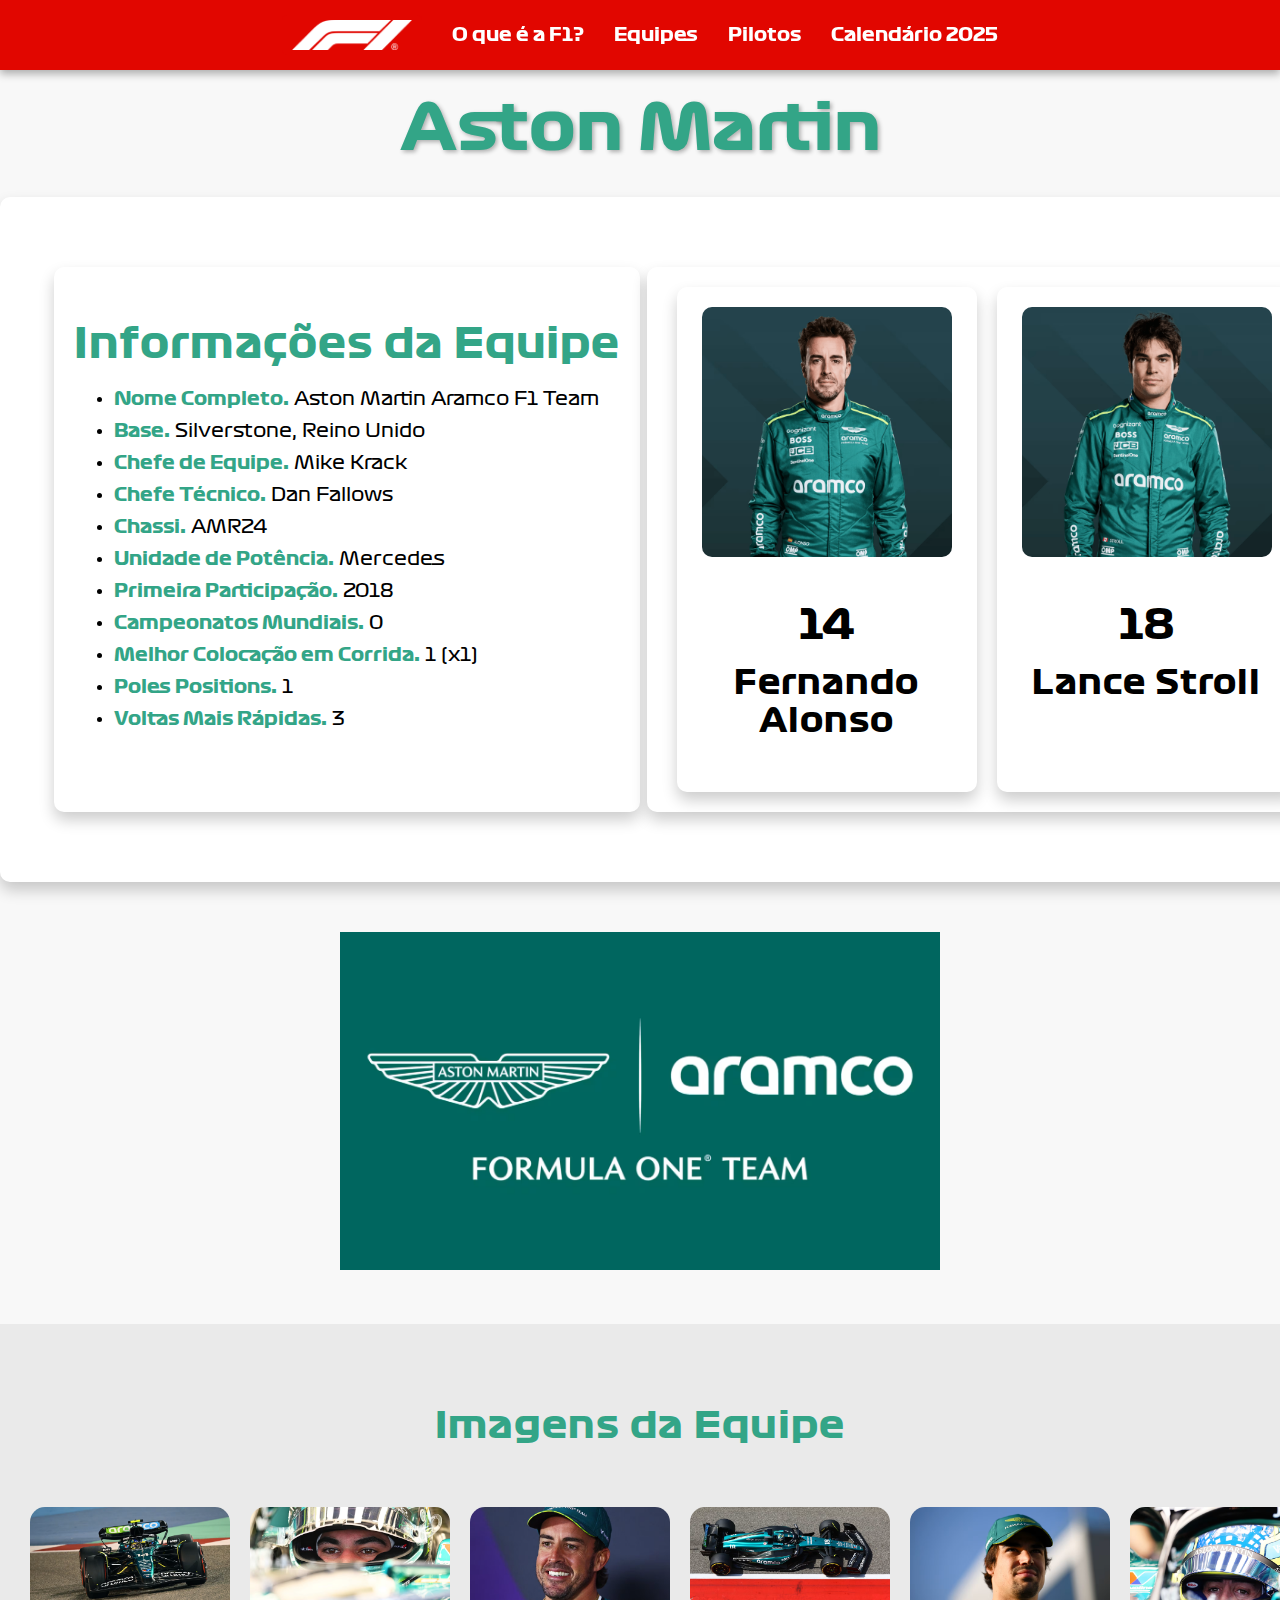
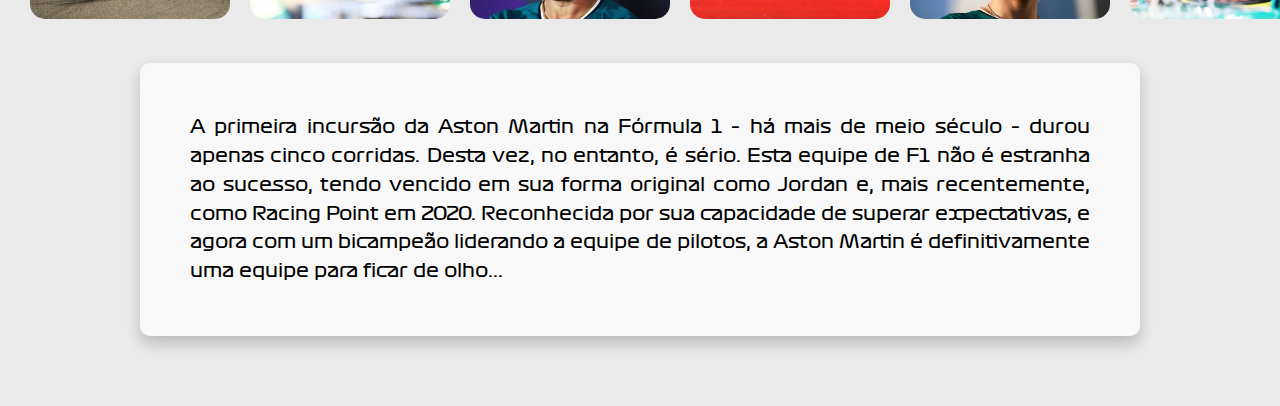
==== Vscode/astonmartin.html @ abf18181 "Aprimoramentos gerais no documento 18/10" ====
<!DOCTYPE html>
<html lang="pt-br">

<head>
    <meta charset="UTF-8">
    <meta name="viewport" content="width=device-width, initial-scale=1.0">
    <title>Red Bull Racing</title>
    <link rel="icon" href="Favicon/F1_ico_64x64.ico" type="image/x-icon">
    <link rel="stylesheet" href="style.css">

    <style>
        /* Estilo geral do corpo */
        body {
            background-color: #f8f8f8;
            /* Cor de fundo suave */
            font-family: 'Formula1-Bold', Arial, sans-serif;
            /* Fonte personalizada */
            color: #000000;
            /* Cor do texto */
            margin: 0;
            text-align: center;
        }

        /* Nome da Equipe */
        .team-name {
            font-size: 4rem;
            color: #33a587;
            /* Vermelho característico da Red Bull */
            margin: 20px 0 30px;
            text-shadow: 2px 2px 4px rgba(0, 0, 0, 0.3);
            /* Sombra para destaque */
        }

        /* Cartões e Efeitos de Transição */
        .card,
        .team-info,
        .driver-list,
        .driver,
        .team-summary {
            background-color: #ffffff;
            border-radius: 10px;
            box-shadow: 0 8px 15px rgba(0, 0, 0, 0.2);
            /* Sombra para profundidade */
            padding: 20px;
            margin: 20px auto;
            transition: transform 0.3s ease, box-shadow 0.3s ease;
            max-width: 800px;
        }

        /* Efeito de Hover nos cartões */
        .card:hover,
        .team-info:hover,
        .driver:hover,
        .team-summary:hover {
            transform: scale(1.05);
            /* Efeito de crescimento ao passar o mouse */
            box-shadow: 0 12px 20px rgba(0, 0, 0, 0.4);
            /* Aumenta a sombra no hover */
        }

        /* Títulos principais */
        h2,
        h3 {
            font-family: 'Formula1-Bold', sans-serif;
            /* Fonte personalizada para títulos */
            font-weight: 700;
            letter-spacing: 1px;
            /* Espaçamento entre letras */
            color: #33a587
            /* Vermelho da Red Bull */
        }

        /* Título principal (h2) */
        h2 {
            font-size: 2.5rem;
            margin-bottom: 20px;
        }

        /* Título secundário (h3) */
        h3 {
            font-size: 2rem;
            margin-top: 15px;
            color: #000000;
        
        }
        p{
            font-family: 'Formula1-Bold';
            font-size: 40px;
            margin-bottom: 0;
            
        }

        /* Wrapper para alinhar o conteúdo */
        .content-wrapper {
            display: flex;
            justify-content: space-between;
            padding: 50px;
            max-width: 1350px;
            margin: 50 auto;
            text-align: left;
            width: 100%;
        }

        /* Estilo da lista de informações da equipe */
        .team-info ul li strong {
            font-family: 'Formula1-Bold', Arial, sans-serif;
            color: #33a587;
            /* Vermelho escuro */
        }

        .team-info ul li {
            font-family: 'Formula1-Regular';
            margin-bottom: 10px;
            font-size: 18px;
            /* Tamanho confortável para leitura */
        }

        /* Estilo para a lista de pilotos */
        .driver-list {
            display: flex;
            justify-content: space-around;
            padding: 20px;
            background-color: #ffffff;
            border-radius: 10px;
            box-shadow: 0 8px 15px rgba(0, 0, 0, 0.2);
            margin: 20px auto;
            width: 50%;
        }

        /* Links e Imagens dos Pilotos */
        .driver a {
            text-decoration: none;
            color: #000;
        }

        .driver {
            text-align: center;
            flex: 1;
            margin: 0 10px;
        }

        .driver img {
            width: 250px;
            border-radius: 10px;
            /* Cantos arredondados */
            transition: transform 0.3s ease;
        }

        .driver img:hover {
            transform: scale(1.1);
            /* Aumenta a imagem ao passar o mouse */
        }

        /* Logo da equipe */
        .team-logo {
            text-align: center;
            margin-top: 50px;
            margin-bottom: 50px;
        }

        .team-logo img {
            width: 600px;
            transition: transform 0.3s ease;
        }

        .team-logo img:hover {
            transform: scale(1.1);
            /* Efeito de zoom no logo */
        }

        /* Seção de imagens com layout flexível */
        .images-section {
            padding: 50px 20px;
            background-color: rgba(0, 0, 0, 0.056);
            text-align: center;
        }

        .images-section h2 {
            font-size: 36px;
            margin-bottom: 20px;
        }

        /* Grelha de imagens */
        .image-grid {
            display: flex;
            justify-content: center;
            gap: 20px;
            /* Espaço entre as imagens */
        }

        .image-grid img {
            width: 200px;
            margin: 20%;
            border-radius: 15px;
            transition: transform 0.3s ease;
            cursor: pointer;
            /* Aparece como clicável */
        }

        /* Estilo para o resumo da equipe */
        .team-summary {
            font-family: 'Formula1-Regular', Arial, sans-serif;
            padding: 50px;
            text-align: justify;
            font-size: 18px;
            background-color: #f8f8f8;
            color: #000000;
            line-height: 1.6;
            max-width: 900px;
            margin: auto;
            margin-bottom: 20px;
        }

        /* Responsividade para telas menores */
        @media (max-width: 768px) {
            h2 {
                font-size: 2rem;
            }

            h3 {
                font-size: 1.5rem;
            }

            .content-wrapper {
                flex-direction: column;
                padding: 30px;
            }

            .team-info,
            .driver-list {
                width: 100%;
                margin-bottom: 30px;
            }
        }

        /* Ajustes para telas muito pequenas */
        @media (max-width: 480px) {
            h2 {
                font-size: 1.8rem;
            }

            h3 {
                font-size: 1.3rem;
            }
        }

        /* Lightbox para ampliar imagens */
        .lightbox {
            display: none;
            position: fixed;
            top: 0;
            left: 0;
            width: 100%;
            height: 100%;
            background-color: rgba(0, 0, 0, 0.9);
            /* Fundo preto transparente */
            z-index: 9999;
            justify-content: center;
            align-items: center;
        }

        /* Mostra o lightbox ao clicar */
        .lightbox:target {
            display: flex;
        }

        /* Imagem dentro do lightbox */
        .lightbox img {
            max-width: 90%;
            max-height: 90%;
        }

        /* Botão de fechar o lightbox */
        .close-lightbox {
            position: absolute;
            top: 20px;
            right: 40px;
            font-size: 30px;
            color: #fff;
            text-decoration: none;
        }

        .close-lightbox:hover {
            color: #ccc;
        }

        /* Setas de navegação */
        .prev,
        .next {
            position: absolute;
            top: 50%;
            font-size: 2rem;
            color: white;
            text-decoration: none;
            padding: 10px;
            background-color: rgba(0, 0, 0, 0.5);
            border-radius: 50%;
        }

        .prev {
            left: 20px;
        }

        .next {
            right: 20px;
        }

        /* Posiciona as setas corretamente */
        .prev:hover,
        .next:hover {
            background-color: rgba(0, 0, 0, 0.8);
        }

        .close-lightbox {
            position: absolute;
            top: 20px;
            right: 40px;
            font-size: 30px;
            color: #fff;
            text-decoration: none;
        }

        .close-lightbox:hover {
            color: #ccc;
        }
    </style>
</head>

<body>

    <!-- Barra de Navegação -->
    <div class="navbar">
        <a href="index.html" class="navbar-item logo">
            <img src="Imagens/Logos/f1_logo.png" alt="F1 Logo">
        </a>
        <a href="oque-e-a-f1.html" class="navbar-item">O que é a F1?</a>
        <a href="equipes.html" class="navbar-item">Equipes</a>
        <a href="pilotos.html" class="navbar-item">Pilotos</a>
        <a href="calendario2025.html" class="navbar-item">Calendário 2025</a>
    </div>

    <!-- Nome da Equipe -->
    <div class="team-name">Aston Martin</div>

    <!-- Informações da equipe e Pilotos -->
    <div class="content-wrapper card">
        <div class="team-info card">
            <h2>Informações da Equipe</h2>
            <ul>
                <li><strong>Nome Completo:</strong> Aston Martin Aramco F1 Team</li>
                <li><strong>Base:</strong> Silverstone, Reino Unido</li>
                <li><strong>Chefe de Equipe:</strong> Mike Krack</li>
                <li><strong>Chefe Técnico:</strong> Dan Fallows</li>
                <li><strong>Chassi:</strong> AMR24</li>
                <li><strong>Unidade de Potência:</strong> Mercedes</li>
                <li><strong>Primeira Participação:</strong> 2018</li>
                <li><strong>Campeonatos Mundiais:</strong> 0</li>
                <li><strong>Melhor Colocação em Corrida:</strong> 1 (x1)</li>
                <li><strong>Poles Positions:</strong> 1</li>
                <li><strong>Voltas Mais Rápidas:</strong> 3</li>
            </ul>
        </div>

        <div class="driver-list">
            <div class="driver">
                <a href="verstappen.html">
                    <img src="Imagens/Pilotos/alonso.png" alt="Fernando Alonso">
                    <p><strong>14</strong></p><h3>Fernando Alonso</h3>
                </a>
            </div>

            <div class="driver">
                <a href="perez.html">
                    <img src="Imagens/Pilotos/stroll.png" alt="Lance Stroll">
                    <p><strong>18</strong></p><h3>Lance Stroll</h3>
                </a>
            </div>
        </div>
    </div>

    <!-- Logo da Equipe -->
    <div class="team-logo">
        <img src="Imagens/Equipes/aston martin.png" alt="Aston Martin logo">
    </div>

    <!-- Seção de Imagens -->
    <div class="images-section">
        <h2>Imagens da Equipe</h2>
        <div class="image-grid">
            <a href="#lightbox-1"><img src="Imagens/Aston Martin/astonmartin.img1.png" alt="Imagem 1"></a>
            <a href="#lightbox-2"><img src="Imagens/Aston Martin/astonmartin.img2.png" alt="Imagem 2"></a>
            <a href="#lightbox-3"><img src="Imagens/Aston Martin/astonmartin.img3.png" alt="Imagem 3"></a>
            <a href="#lightbox-4"><img src="Imagens/Aston Martin/astonmartin.img4.png" alt="Imagem 4"></a>
            <a href="#lightbox-5"><img src="Imagens/Aston Martin/astonmartin.img5.png" alt="Imagem 5"></a>
            <a href="#lightbox-6"><img src="Imagens/Aston Martin/astonmartin.img6.png" alt="Imagem 6"></a>
        </div>

        <!-- Lightboxes para ampliar as imagens com navegação -->
        <div class="lightbox" id="lightbox-1">
            <a href="#lightbox-3" class="prev">&larr;</a> <!-- Link para imagem anterior -->
            <img src="Imagens/Aston Martin/astonmartin.img1.png" alt="Imagem ampliada 1">
            <a href="#lightbox-2" class="next">&rarr;</a> <!-- Link para próxima imagem -->
            <a href="#!" class="close-lightbox">&times;</a> <!-- Fechar lightbox -->
        </div>

        <div class="lightbox" id="lightbox-2">
            <a href="#lightbox-1" class="prev">&larr;</a> <!-- Link para imagem anterior -->
            <img src="Imagens/Aston Martin/astonmartin.img2.png" alt="Imagem ampliada 2">
            <a href="#lightbox-3" class="next">&rarr;</a> <!-- Link para próxima imagem -->
            <a href="#!" class="close-lightbox">&times;</a> <!-- Fechar lightbox -->
        </div>

        <div class="lightbox" id="lightbox-3">
            <a href="#lightbox-2" class="prev">&larr;</a> <!-- Link para imagem anterior -->
            <img src="Imagens/Aston Martin/astonmartin.img3.png" alt="Imagem ampliada 3">
            <a href="#lightbox-4" class="next">&rarr;</a> <!-- Link para próxima imagem -->
            <a href="#!" class="close-lightbox">&times;</a> <!-- Fechar lightbox -->
        </div>
        <div class="lightbox" id="lightbox-4">
            <a href="#lightbox-3" class="prev">&larr;</a> <!-- Link para imagem anterior -->
            <img src="Imagens/Aston Martin/astonmartin.img4.png" alt="Imagem ampliada 3">
            <a href="#lightbox-5" class="next">&rarr;</a> <!-- Link para próxima imagem -->
            <a href="#!" class="close-lightbox">&times;</a> <!-- Fechar lightbox -->
        </div>

        <div class="lightbox" id="lightbox-5">
            <a href="#lightbox-4" class="prev">&larr;</a> <!-- Link para imagem anterior -->
            <img src="Imagens/Aston Martin/astonmartin.img5.png" alt="Imagem ampliada 3">
            <a href="#lightbox-6" class="next">&rarr;</a> <!-- Link para próxima imagem -->
            <a href="#!" class="close-lightbox">&times;</a> <!-- Fechar lightbox -->
        </div>

        <div class="lightbox" id="lightbox-6">
            <a href="#lightbox-5" class="prev">&larr;</a> <!-- Link para imagem anterior -->
            <img src="Imagens/Aston Martin/astonmartin.img6.png" alt="Imagem ampliada 3">
            <a href="#lightbox-1" class="next">&rarr;</a> <!-- Link para próxima imagem -->
            <a href="#!" class="close-lightbox">&times;</a> <!-- Fechar lightbox -->
        </div>



        <!-- Resumo da Equipe -->
        <div class="team-summary">

            A primeira incursão da Aston Martin na Fórmula 1 – há mais de meio século – durou apenas cinco corridas.
            Desta vez, no entanto, é sério. Esta equipe de F1 não é estranha ao sucesso, tendo vencido em sua forma
            original como Jordan e, mais recentemente, como Racing Point em 2020. Reconhecida por sua capacidade de
            superar expectativas, e agora com um bicampeão liderando a equipe de pilotos, a Aston Martin é
            definitivamente uma equipe para ficar de olho...
        </div>
</body>

</html>
---- Vscode/style.css ----
@font-face {
    font-family: 'Formula1-Bold';
    src: url('Fontes/Formula1-Bold_web_0.ttf') format('truetype');
    font-weight: bold;
    font-style: normal;
}

@font-face {
    font-family: 'Formula1-Regular';
    src: url('Fontes/Formula1-Regular_web_0.ttf') format('truetype');
    font-weight: normal;
    font-style: normal;
}

/* Estilo da Navbar Sticky */
.navbar {
    background-color: #e10600;
    padding: 15px 20px;
    display: flex;
    justify-content: center;
    align-items: center;
    position: sticky;
    top: 0;
    z-index: 1000;
    box-shadow: 0 4px 8px rgba(0, 0, 0, 0.3);
}

.navbar-item {
    color: white;
    text-decoration: none;
    font-size: 18px;
    margin: 0 15px;
    transition: all 0.3s ease;
    display: flex;
    align-items: center;
}

.navbar-item.logo img {
    height: 30px;
    color: #ffffff;
    background: #e10600;
    padding: 5px 10px;
    border-radius: 5px;
}

.navbar-item:hover {
    color: #e10600;
    background: rgb(255, 255, 255);
    padding: 5px 10px;
    border-radius: 5px;
}

/* Footer */
footer {
    background-color: #e10600;
    padding: 20px 0;
    text-align: center;
    font-size: 16px;
    color: #fff;
}

footer p {
    margin: 5px 0;
}

footer a {
    color: white;
    text-decoration: none;
}

footer a:hover {
    text-decoration: underline;
}
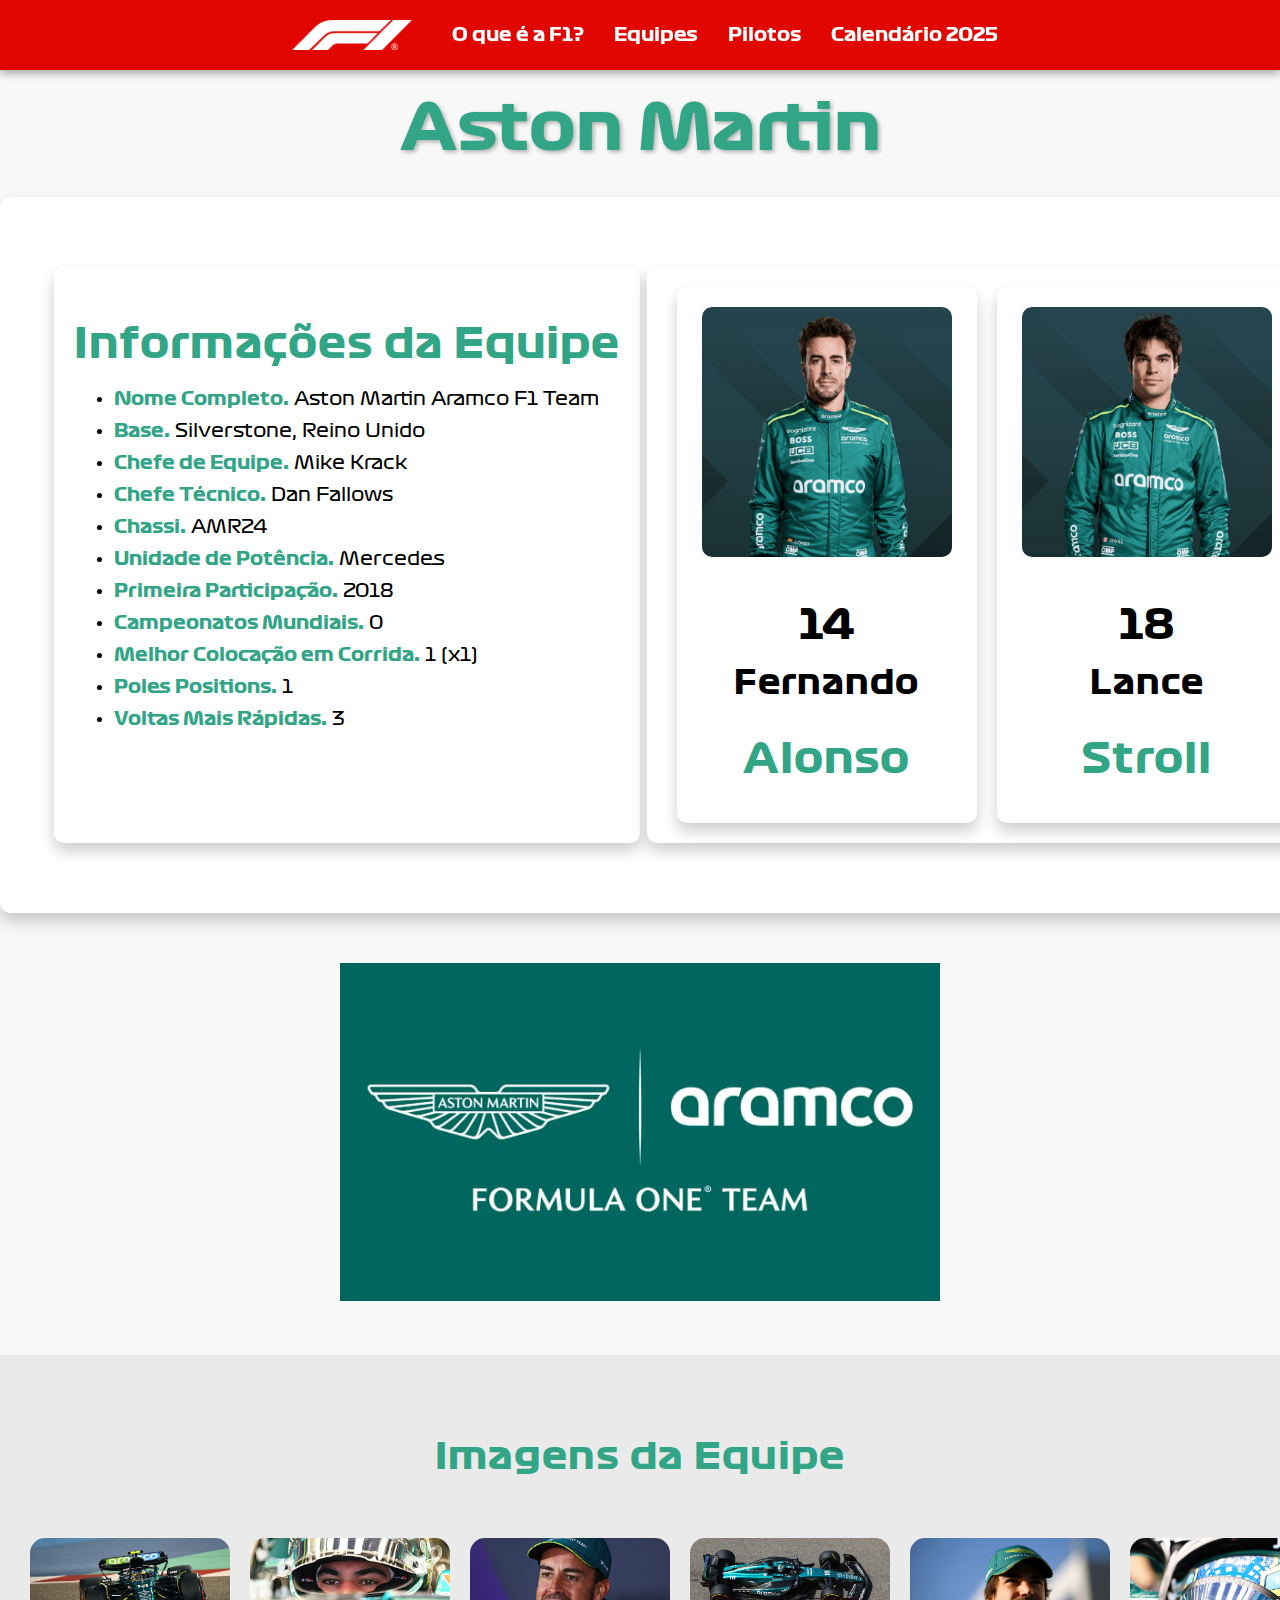
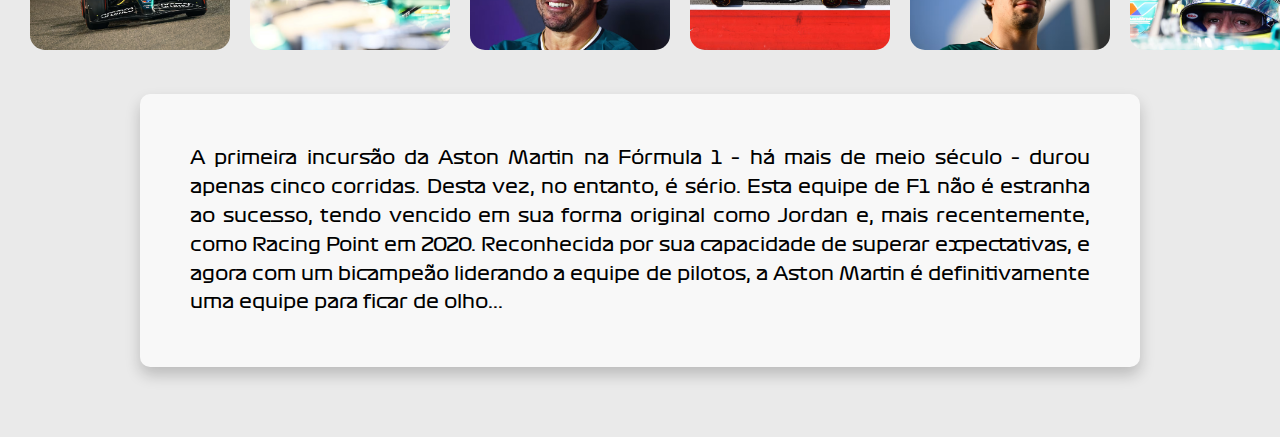
==== commit 9db02d8d: "Atualização geral 01/11" ====
--- a/Vscode/astonmartin.html
+++ b/Vscode/astonmartin.html
@@ -4,7 +4,7 @@
 <head>
     <meta charset="UTF-8">
     <meta name="viewport" content="width=device-width, initial-scale=1.0">
-    <title>Red Bull Racing</title>
+    <title>Aston Martin</title>
     <link rel="icon" href="Favicon/F1_ico_64x64.ico" type="image/x-icon">
     <link rel="stylesheet" href="style.css">
 
@@ -12,11 +12,8 @@
         /* Estilo geral do corpo */
         body {
             background-color: #f8f8f8;
-            /* Cor de fundo suave */
             font-family: 'Formula1-Bold', Arial, sans-serif;
-            /* Fonte personalizada */
             color: #000000;
-            /* Cor do texto */
             margin: 0;
             text-align: center;
         }
@@ -25,10 +22,8 @@
         .team-name {
             font-size: 4rem;
             color: #33a587;
-            /* Vermelho característico da Red Bull */
             margin: 20px 0 30px;
             text-shadow: 2px 2px 4px rgba(0, 0, 0, 0.3);
-            /* Sombra para destaque */
         }
 
         /* Cartões e Efeitos de Transição */
@@ -40,7 +35,6 @@
             background-color: #ffffff;
             border-radius: 10px;
             box-shadow: 0 8px 15px rgba(0, 0, 0, 0.2);
-            /* Sombra para profundidade */
             padding: 20px;
             margin: 20px auto;
             transition: transform 0.3s ease, box-shadow 0.3s ease;
@@ -53,21 +47,16 @@
         .driver:hover,
         .team-summary:hover {
             transform: scale(1.05);
-            /* Efeito de crescimento ao passar o mouse */
             box-shadow: 0 12px 20px rgba(0, 0, 0, 0.4);
-            /* Aumenta a sombra no hover */
         }
 
         /* Títulos principais */
         h2,
         h3 {
             font-family: 'Formula1-Bold', sans-serif;
-            /* Fonte personalizada para títulos */
             font-weight: 700;
             letter-spacing: 1px;
-            /* Espaçamento entre letras */
             color: #33a587
-            /* Vermelho da Red Bull */
         }
 
         /* Título principal (h2) */
@@ -105,14 +94,12 @@
         .team-info ul li strong {
             font-family: 'Formula1-Bold', Arial, sans-serif;
             color: #33a587;
-            /* Vermelho escuro */
         }
 
         .team-info ul li {
             font-family: 'Formula1-Regular';
             margin-bottom: 10px;
             font-size: 18px;
-            /* Tamanho confortável para leitura */
         }
 
         /* Estilo para a lista de pilotos */
@@ -142,13 +129,11 @@
         .driver img {
             width: 250px;
             border-radius: 10px;
-            /* Cantos arredondados */
             transition: transform 0.3s ease;
         }
 
         .driver img:hover {
             transform: scale(1.1);
-            /* Aumenta a imagem ao passar o mouse */
         }
 
         /* Logo da equipe */
@@ -165,7 +150,6 @@
 
         .team-logo img:hover {
             transform: scale(1.1);
-            /* Efeito de zoom no logo */
         }
 
         /* Seção de imagens com layout flexível */
@@ -185,7 +169,6 @@
             display: flex;
             justify-content: center;
             gap: 20px;
-            /* Espaço entre as imagens */
         }
 
         .image-grid img {
@@ -194,7 +177,6 @@
             border-radius: 15px;
             transition: transform 0.3s ease;
             cursor: pointer;
-            /* Aparece como clicável */
         }
 
         /* Estilo para o resumo da equipe */
@@ -253,7 +235,6 @@
             width: 100%;
             height: 100%;
             background-color: rgba(0, 0, 0, 0.9);
-            /* Fundo preto transparente */
             z-index: 9999;
             justify-content: center;
             align-items: center;
@@ -365,14 +346,14 @@
             <div class="driver">
                 <a href="verstappen.html">
                     <img src="Imagens/Pilotos/alonso.png" alt="Fernando Alonso">
-                    <p><strong>14</strong></p><h3>Fernando Alonso</h3>
+                    <p><strong>14</strong></p><h3>Fernando</h3><h2>Alonso</h2>
                 </a>
             </div>
 
             <div class="driver">
                 <a href="perez.html">
                     <img src="Imagens/Pilotos/stroll.png" alt="Lance Stroll">
-                    <p><strong>18</strong></p><h3>Lance Stroll</h3>
+                    <p><strong>18</strong></p><h3>Lance</h3><h2>Stroll</h2>
                 </a>
             </div>
         </div>
